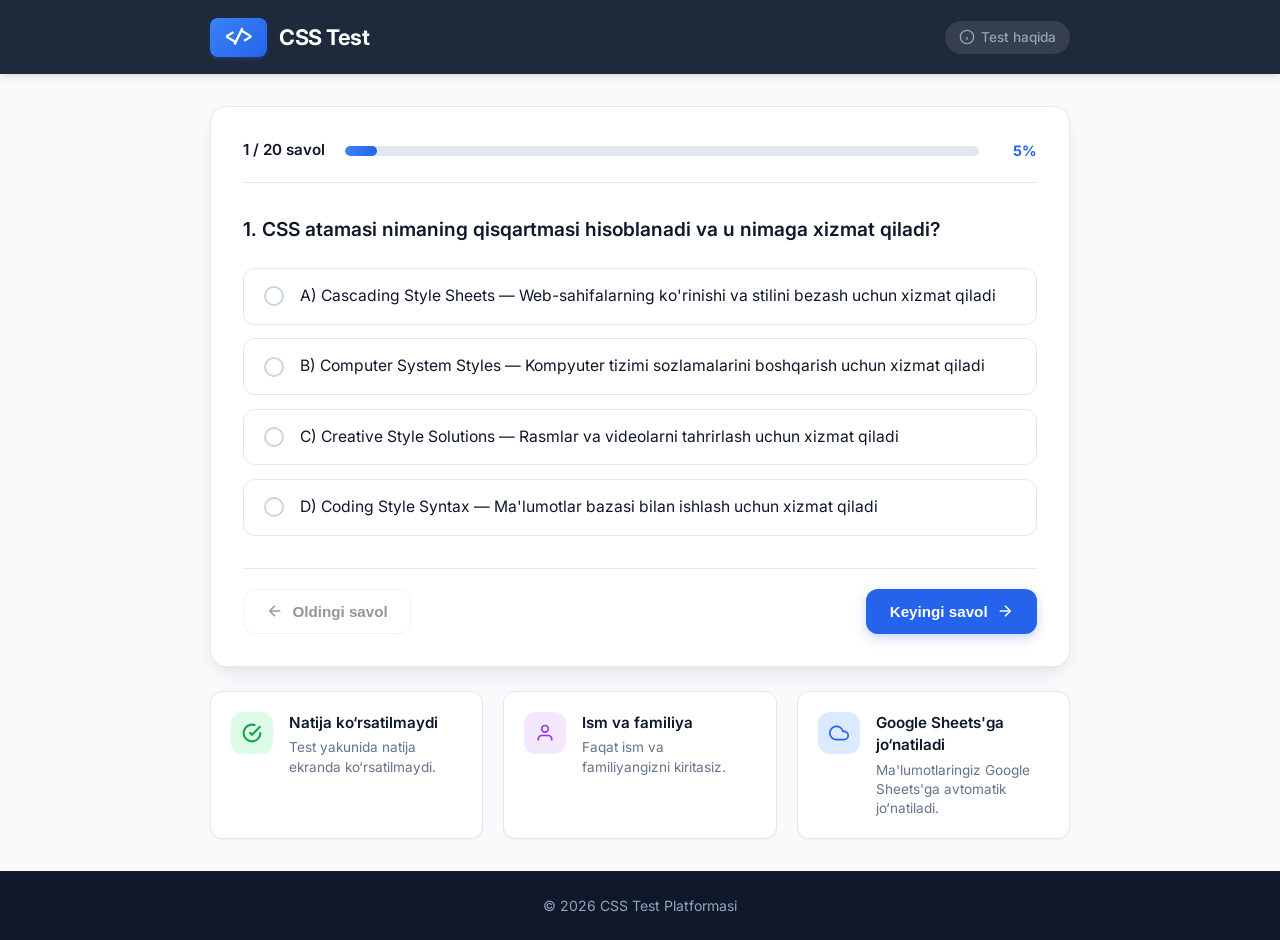
==== css-test/index.html @ 406853a8 "first commit" ====
<!DOCTYPE html>
<html lang="uz">
<head>
    <meta charset="UTF-8">
    <meta name="viewport" content="width=device-width, initial-scale=1.0">
    <title>CSS Test Platformasi</title>
    <!-- Google Fonts: Inter & Fira Code -->
    <link rel="preconnect" href="https://fonts.googleapis.com">
    <link rel="preconnect" href="https://fonts.gstatic.com" crossorigin>
    <link href="https://fonts.googleapis.com/css2?family=Inter:wght@400;500;600;700&family=Fira+Code:wght@400;500&display=swap" rel="stylesheet">
    <link rel="stylesheet" href="style.css">
</head>
<body>

    <!-- Header Section -->
    <header class="navbar">
        <div class="container navbar-container">
            <div class="brand">
                <span class="logo-icon">&lt;/&gt;</span>
                <span class="brand-title">CSS Test</span>
            </div>
            <div class="header-info">
                <span class="info-badge">
                    <svg width="16" height="16" viewBox="0 0 24 24" fill="none" stroke="currentColor" stroke-width="2">
                        <circle cx="12" cy="12" r="10"></circle>
                        <line x1="12" y1="16" x2="12" y2="12"></line>
                        <line x1="12" y1="8" x2="12.01" y2="8"></line>
                    </svg>
                    Test haqida
                </span>
            </div>
        </div>
    </header>

    <!-- Main Container -->
    <main class="main-content">
        <div class="container">
            
            <!-- Test Card Container -->
            <div class="card test-card" id="test-card">
                
                <!-- Progress Header -->
                <div class="progress-header">
                    <span class="question-counter" id="question-counter">1 / 20 savol</span>
                    <div class="progress-track">
                        <div class="progress-fill" id="progress-fill" style="width: 5%;"></div>
                    </div>
                    <span class="progress-percentage" id="progress-percentage">5%</span>
                </div>

                <!-- Question Section -->
                <div class="question-section">
                    <h2 class="question-title" id="question-title">Savol yuklanmoqda...</h2>
                    
                    <!-- Code Block (Conditionally Rendered) -->
                    <div class="code-block-container hidden" id="code-container">
                        <div class="code-header">
                            <span class="code-dot red"></span>
                            <span class="code-dot yellow"></span>
                            <span class="code-dot green"></span>
                            <span class="code-lang">css</span>
                        </div>
                        <pre class="code-content"><code id="code-block"></code></pre>
                    </div>

                    <!-- Options List -->
                    <div class="options-container" id="options-container">
                        <!-- Dynamic Options will be injected here -->
                    </div>
                </div>

                <!-- Navigation Controls -->
                <div class="navigation-footer">
                    <button type="button" class="btn btn-secondary" id="btn-prev" disabled>
                        <svg width="18" height="18" viewBox="0 0 24 24" fill="none" stroke="currentColor" stroke-width="2">
                            <line x1="19" y1="12" x2="5" y2="12"></line>
                            <polyline points="12 19 5 12 12 5"></polyline>
                        </svg>
                        Oldingi savol
                    </button>
                    <button type="button" class="btn btn-primary" id="btn-next">
                        Keyingi savol
                        <svg width="18" height="18" viewBox="0 0 24 24" fill="none" stroke="currentColor" stroke-width="2">
                            <line x1="5" y1="12" x2="19" y2="12"></line>
                            <polyline points="12 5 19 12 12 19"></polyline>
                        </svg>
                    </button>
                </div>
            </div>

            <!-- Informational Cards Grid (Matching reference design) -->
            <div class="info-grid" id="info-grid">
                <div class="info-card">
                    <div class="info-icon green-bg">
                        <svg width="20" height="20" viewBox="0 0 24 24" fill="none" stroke="currentColor" stroke-width="2.5">
                            <path d="M22 11.08V12a10 10 0 1 1-5.93-9.14"></path>
                            <polyline points="22 4 12 14.01 9 11.01"></polyline>
                        </svg>
                    </div>
                    <div class="info-text">
                        <h4>Natija ko‘rsatilmaydi</h4>
                        <p>Test yakunida natija ekranda ko‘rsatilmaydi.</p>
                    </div>
                </div>

                <div class="info-card">
                    <div class="info-icon purple-bg">
                        <svg width="20" height="20" viewBox="0 0 24 24" fill="none" stroke="currentColor" stroke-width="2">
                            <path d="M20 21v-2a4 4 0 0 0-4-4H8a4 4 0 0 0-4 4v2"></path>
                            <circle cx="12" cy="7" r="4"></circle>
                        </svg>
                    </div>
                    <div class="info-text">
                        <h4>Ism va familiya</h4>
                        <p>Faqat ism va familiyangizni kiritasiz.</p>
                    </div>
                </div>

                <div class="info-card">
                    <div class="info-icon blue-bg">
                        <svg width="20" height="20" viewBox="0 0 24 24" fill="none" stroke="currentColor" stroke-width="2">
                            <path d="M18 10h-1.26A8 8 0 1 0 9 20h9a5 5 0 0 0 0-10z"></path>
                        </svg>
                    </div>
                    <div class="info-text">
                        <h4>Google Sheets'ga jo‘natiladi</h4>
                        <p>Ma'lumotlaringiz Google Sheets'ga avtomatik jo‘natiladi.</p>
                    </div>
                </div>
            </div>

            <!-- Submission Modal / Form Screen -->
            <div class="modal-backdrop hidden" id="submit-modal">
                <div class="modal-card">
                    <div class="modal-header">
                        <div class="modal-icon-badge">
                            <svg width="28" height="28" viewBox="0 0 24 24" fill="none" stroke="currentColor" stroke-width="2">
                                <path d="M14 2H6a2 2 0 0 0-2 2v16a2 2 0 0 0 2 2h12a2 2 0 0 0 2-2V8z"></path>
                                <polyline points="14 2 14 8 20 8"></polyline>
                                <line x1="16" y1="13" x2="8" y2="13"></line>
                                <line x1="16" y1="17" x2="8" y2="17"></line>
                                <polyline points="10 9 9 9 8 9"></polyline>
                            </svg>
                        </div>
                        <h3>Testni yakunlash</h3>
                        <p>Natijalaringizni yuborish uchun ism va familiyangizni kiritishingiz shart.</p>
                    </div>
                    <form id="student-form" class="student-form">
                        <div class="form-group">
                            <label for="firstname">Ismingiz <span class="required">*</span></label>
                            <input type="text" id="firstname" class="form-control" placeholder="Masalan: Ali" required autocomplete="given-name">
                        </div>
                        <div class="form-group">
                            <label for="lastname">Familiyangiz <span class="required">*</span></label>
                            <input type="text" id="lastname" class="form-control" placeholder="Masalan: Karimov" required autocomplete="family-name">
                        </div>

                        <!-- Configurable API Endpoint for Admin -->
                        <div class="form-group config-group" id="config-group">
                            <label for="script-url" class="config-label">
                                <span>Google Apps Script URL:</span>
                                <span class="badge-sm">Integratsiya</span>
                            </label>
                            <input type="url" id="script-url" class="form-control font-mono text-xs" placeholder="https://script.google.com/macros/s/.../exec">
                            <p class="field-hint">Agar Apps Script URL o'rnatilgan bo'lsa, o'zgartirish shart emas.</p>
                        </div>

                        <div class="form-actions">
                            <button type="button" class="btn btn-secondary" id="btn-back-to-test">
                                Orqaga
                            </button>
                            <button type="submit" class="btn btn-primary btn-submit" id="btn-submit">
                                <span class="btn-text">YUBORISH</span>
                                <span class="spinner hidden" id="submit-spinner"></span>
                            </button>
                        </div>
                    </form>
                </div>
            </div>

            <!-- Success State Screen -->
            <div class="card success-card hidden" id="success-card">
                <div class="success-icon-wrapper">
                    <svg width="48" height="48" viewBox="0 0 24 24" fill="none" stroke="currentColor" stroke-width="3">
                        <path d="M22 11.08V12a10 10 0 1 1-5.93-9.14"></path>
                        <polyline points="22 4 12 14.01 9 11.01"></polyline>
                    </svg>
                </div>
                <h2>✓ Test muvaffaqiyatli yakunlandi!</h2>
                <p class="success-message">Javoblaringiz qabul qilindi.</p>
                <p class="thank-you-note">Rahmat!</p>
                
                <div class="success-footer">
                    <span class="status-pill">
                        <span class="status-dot"></span> Natija administrator uchun Google Sheets'ga yuborildi
                    </span>
                </div>
            </div>

        </div>
    </main>

    <!-- Footer -->
    <footer class="footer">
        <div class="container footer-container">
            <p>© 2026 CSS Test Platformasi</p>
        </div>
    </footer>

    <script src="script.js"></script>
</body>
</html>
---- css-test/style.css ----
/* CSS Test Platform Stylesheet */
:root {
    --primary-blue: #2563eb;
    --primary-blue-hover: #1d4ed8;
    --primary-blue-light: #eff6ff;
    --primary-blue-border: #bfdbfe;
    --dark-navy: #0f172a;
    --header-navy: #1e293b;
    --text-primary: #0f172a;
    --text-secondary: #64748b;
    --text-muted: #94a3b8;
    --bg-main: #f8fafc;
    --bg-card: #ffffff;
    --bg-code: #0f172a;
    --border-color: #e2e8f0;
    --border-hover: #cbd5e1;
    --radius-sm: 8px;
    --radius-md: 12px;
    --radius-lg: 16px;
    --radius-full: 9999px;
    --shadow-sm: 0 1px 2px 0 rgba(0, 0, 0, 0.05);
    --shadow-md: 0 4px 6px -1px rgba(0, 0, 0, 0.05), 0 2px 4px -1px rgba(0, 0, 0, 0.03);
    --shadow-lg: 0 10px 25px -5px rgba(15, 23, 42, 0.08), 0 8px 10px -6px rgba(15, 23, 42, 0.04);
    --font-sans: 'Inter', -apple-system, BlinkMacSystemFont, 'Segoe UI', Roboto, sans-serif;
    --font-mono: 'Fira Code', monospace;
}

/* Reset & Base Styles */
* {
    margin: 0;
    padding: 0;
    box-sizing: border-box;
}

body {
    font-family: var(--font-sans);
    background-color: var(--bg-main);
    color: var(--text-primary);
    line-height: 1.5;
    display: flex;
    flex-direction: column;
    min-height: 100vh;
    -webkit-font-smoothing: antialiased;
}

/* Typography Helpers */
.hidden {
    display: none !important;
}

.text-center {
    text-align: center;
}

.font-mono {
    font-family: var(--font-mono);
}

.text-xs {
    font-size: 0.75rem;
}

/* Container */
.container {
    width: 100%;
    max-width: 900px;
    margin: 0 auto;
    padding: 0 1.25rem;
}

/* Header Navbar */
.navbar {
    background-color: var(--header-navy);
    color: #ffffff;
    padding: 1.1rem 0;
    box-shadow: 0 2px 8px rgba(0, 0, 0, 0.15);
    position: sticky;
    top: 0;
    z-index: 100;
}

.navbar-container {
    display: flex;
    justify-content: space-between;
    align-items: center;
}

.brand {
    display: flex;
    align-items: center;
    gap: 0.75rem;
}

.logo-icon {
    background: linear-gradient(135deg, #3b82f6, #2563eb);
    color: #ffffff;
    font-family: var(--font-mono);
    font-weight: 700;
    font-size: 1.1rem;
    padding: 0.4rem 0.75rem;
    border-radius: var(--radius-sm);
    box-shadow: 0 2px 4px rgba(37, 99, 235, 0.3);
}

.brand-title {
    font-size: 1.35rem;
    font-weight: 700;
    letter-spacing: -0.02em;
    color: #ffffff;
}

.info-badge {
    display: inline-flex;
    align-items: center;
    gap: 0.4rem;
    background-color: rgba(255, 255, 255, 0.1);
    color: #94a3b8;
    padding: 0.4rem 0.85rem;
    border-radius: var(--radius-full);
    font-size: 0.85rem;
    font-weight: 500;
    transition: all 0.2s ease;
}

.info-badge:hover {
    background-color: rgba(255, 255, 255, 0.18);
    color: #ffffff;
}

/* Main Content Area */
.main-content {
    flex: 1;
    padding: 2rem 0;
}

/* Cards Base */
.card {
    background-color: var(--bg-card);
    border-radius: var(--radius-lg);
    border: 1px solid var(--border-color);
    box-shadow: var(--shadow-lg);
    padding: 2rem;
    margin-bottom: 1.5rem;
    transition: transform 0.2s ease, box-shadow 0.2s ease;
}

/* Test Card & Progress */
.progress-header {
    display: flex;
    align-items: center;
    gap: 1.25rem;
    margin-bottom: 2rem;
    padding-bottom: 1.25rem;
    border-bottom: 1px solid var(--border-color);
}

.question-counter {
    font-weight: 600;
    font-size: 0.95rem;
    color: var(--text-primary);
    white-space: nowrap;
}

.progress-track {
    flex: 1;
    height: 10px;
    background-color: #e2e8f0;
    border-radius: var(--radius-full);
    overflow: hidden;
}

.progress-fill {
    height: 100%;
    background: linear-gradient(90deg, #3b82f6, var(--primary-blue));
    border-radius: var(--radius-full);
    transition: width 0.4s cubic-bezier(0.4, 0, 0.2, 1);
}

.progress-percentage {
    font-weight: 700;
    font-size: 0.9rem;
    color: var(--primary-blue);
    min-width: 38px;
    text-align: right;
}

/* Question Section */
.question-title {
    font-size: 1.2rem;
    font-weight: 600;
    color: var(--dark-navy);
    line-height: 1.5;
    margin-bottom: 1.5rem;
}

/* Dark Syntax Code Block Container */
.code-block-container {
    background-color: var(--bg-code);
    border-radius: var(--radius-md);
    overflow: hidden;
    margin-bottom: 1.75rem;
    box-shadow: var(--shadow-md);
    border: 1px solid #1e293b;
}

.code-header {
    background-color: #1e293b;
    padding: 0.5rem 1rem;
    display: flex;
    align-items: center;
    gap: 6px;
}

.code-dot {
    width: 10px;
    height: 10px;
    border-radius: 50%;
}
.code-dot.red { background-color: #ef4444; }
.code-dot.yellow { background-color: #f59e0b; }
.code-dot.green { background-color: #10b981; }

.code-lang {
    margin-left: auto;
    font-family: var(--font-mono);
    font-size: 0.75rem;
    color: #64748b;
    text-transform: uppercase;
    font-weight: 600;
}

.code-content {
    padding: 1.25rem 1.5rem;
    font-family: var(--font-mono);
    font-size: 0.92rem;
    color: #f1f5f9;
    line-height: 1.6;
    overflow-x: auto;
    white-space: pre-wrap;
    word-break: break-word;
}

/* Code Syntax Coloring */
.code-selector { color: #f43f5e; font-weight: 600; }
.code-property { color: #38bdf8; }
.code-value { color: #a3e635; }
.code-punctuation { color: #94a3b8; }
.code-comment { color: #64748b; font-style: italic; }

/* Options Container */
.options-container {
    display: flex;
    flex-direction: column;
    gap: 0.85rem;
    margin-bottom: 2rem;
}

.option-card {
    display: flex;
    align-items: center;
    padding: 1rem 1.25rem;
    background-color: #ffffff;
    border: 1.5px solid var(--border-color);
    border-radius: var(--radius-md);
    cursor: pointer;
    transition: all 0.2s cubic-bezier(0.4, 0, 0.2, 1);
    user-select: none;
}

.option-card:hover {
    border-color: var(--primary-blue-border);
    background-color: #f8fafc;
    transform: translateY(-1px);
}

.option-card.selected {
    border-color: var(--primary-blue);
    background-color: var(--primary-blue-light);
    box-shadow: 0 0 0 3px rgba(37, 99, 235, 0.12);
}

.radio-indicator {
    width: 20px;
    height: 20px;
    border-radius: 50%;
    border: 2px solid #cbd5e1;
    margin-right: 1rem;
    display: flex;
    align-items: center;
    justify-content: center;
    transition: all 0.2s ease;
    flex-shrink: 0;
}

.option-card:hover .radio-indicator {
    border-color: var(--primary-blue);
}

.option-card.selected .radio-indicator {
    border-color: var(--primary-blue);
    background-color: var(--primary-blue);
}

.radio-inner-dot {
    width: 8px;
    height: 8px;
    border-radius: 50%;
    background-color: #ffffff;
    opacity: 0;
    transform: scale(0.5);
    transition: all 0.2s ease;
}

.option-card.selected .radio-inner-dot {
    opacity: 1;
    transform: scale(1);
}

.option-text {
    font-size: 0.98rem;
    color: var(--text-primary);
    font-weight: 400;
    line-height: 1.45;
}

.option-card.selected .option-text {
    color: var(--dark-navy);
    font-weight: 500;
}

.option-letter {
    font-weight: 600;
    margin-right: 0.35rem;
}

/* Navigation Footer */
.navigation-footer {
    display: flex;
    justify-content: space-between;
    align-items: center;
    gap: 1rem;
    padding-top: 1.25rem;
    border-top: 1px solid var(--border-color);
}

/* Buttons */
.btn {
    display: inline-flex;
    align-items: center;
    justify-content: center;
    gap: 0.5rem;
    padding: 0.75rem 1.4rem;
    font-size: 0.95rem;
    font-weight: 600;
    border-radius: var(--radius-md);
    border: 1.5px solid transparent;
    cursor: pointer;
    transition: all 0.2s ease;
    text-decoration: none;
    line-height: 1.25;
}

.btn-secondary {
    background-color: #ffffff;
    border-color: var(--border-color);
    color: var(--text-primary);
}

.btn-secondary:hover:not(:disabled) {
    background-color: #f1f5f9;
    border-color: var(--border-hover);
    color: var(--dark-navy);
}

.btn-secondary:disabled {
    opacity: 0.45;
    cursor: not-allowed;
}

.btn-primary {
    background-color: var(--primary-blue);
    color: #ffffff;
    box-shadow: 0 4px 12px rgba(37, 99, 235, 0.25);
}

.btn-primary:hover:not(:disabled) {
    background-color: var(--primary-blue-hover);
    box-shadow: 0 6px 16px rgba(37, 99, 235, 0.35);
    transform: translateY(-1px);
}

.btn-finish {
    background-color: #dc2626;
    color: #ffffff;
    box-shadow: 0 4px 12px rgba(220, 38, 38, 0.25);
}

.btn-finish:hover {
    background-color: #b91c1c;
    box-shadow: 0 6px 16px rgba(220, 38, 38, 0.35);
    transform: translateY(-1px);
}

/* Informational Cards Grid */
.info-grid {
    display: grid;
    grid-template-columns: repeat(auto-fit, minmax(240px, 1fr));
    gap: 1.25rem;
    margin-top: 1rem;
}

.info-card {
    background-color: #ffffff;
    border-radius: var(--radius-md);
    border: 1px solid var(--border-color);
    padding: 1.25rem;
    display: flex;
    align-items: flex-start;
    gap: 1rem;
    box-shadow: var(--shadow-sm);
}

.info-icon {
    width: 42px;
    height: 42px;
    border-radius: var(--radius-md);
    display: flex;
    align-items: center;
    justify-content: center;
    flex-shrink: 0;
}

.green-bg {
    background-color: #dcfce7;
    color: #16a34a;
}

.purple-bg {
    background-color: #f3e8ff;
    color: #9333ea;
}

.blue-bg {
    background-color: #dbeafe;
    color: var(--primary-blue);
}

.info-text h4 {
    font-size: 0.95rem;
    font-weight: 600;
    color: var(--dark-navy);
    margin-bottom: 0.25rem;
}

.info-text p {
    font-size: 0.85rem;
    color: var(--text-secondary);
    line-height: 1.4;
}

/* Submission Modal */
.modal-backdrop {
    position: fixed;
    top: 0;
    left: 0;
    width: 100vw;
    height: 100vh;
    background-color: rgba(15, 23, 42, 0.65);
    backdrop-filter: blur(4px);
    display: flex;
    align-items: center;
    justify-content: center;
    z-index: 1000;
    padding: 1.25rem;
    animation: fadeIn 0.25s ease-out;
}

.modal-card {
    background-color: #ffffff;
    border-radius: var(--radius-lg);
    width: 100%;
    max-width: 480px;
    padding: 2.25rem;
    box-shadow: 0 20px 25px -5px rgba(0, 0, 0, 0.1), 0 10px 10px -5px rgba(0, 0, 0, 0.04);
    animation: slideUp 0.3s cubic-bezier(0.16, 1, 0.3, 1);
}

.modal-header {
    text-align: center;
    margin-bottom: 1.75rem;
}

.modal-icon-badge {
    width: 56px;
    height: 56px;
    background-color: var(--primary-blue-light);
    color: var(--primary-blue);
    border-radius: 50%;
    display: flex;
    align-items: center;
    justify-content: center;
    margin: 0 auto 1rem auto;
}

.modal-header h3 {
    font-size: 1.4rem;
    font-weight: 700;
    color: var(--dark-navy);
    margin-bottom: 0.5rem;
}

.modal-header p {
    font-size: 0.9rem;
    color: var(--text-secondary);
}

/* Form Styles */
.student-form {
    display: flex;
    flex-direction: column;
    gap: 1.25rem;
}

.form-group {
    display: flex;
    flex-direction: column;
    gap: 0.4rem;
}

.form-group label {
    font-size: 0.9rem;
    font-weight: 600;
    color: var(--text-primary);
}

.form-group .required {
    color: #ef4444;
}

.form-control {
    padding: 0.75rem 1rem;
    font-size: 0.95rem;
    border: 1.5px solid var(--border-color);
    border-radius: var(--radius-md);
    outline: none;
    transition: all 0.2s ease;
    width: 100%;
    font-family: inherit;
}

.form-control:focus {
    border-color: var(--primary-blue);
    box-shadow: 0 0 0 3px rgba(37, 99, 235, 0.15);
}

.config-group {
    background-color: #f8fafc;
    border: 1px dashed var(--border-color);
    padding: 0.85rem;
    border-radius: var(--radius-md);
    margin-top: 0.25rem;
}

.config-label {
    display: flex;
    justify-content: space-between;
    align-items: center;
}

.badge-sm {
    font-size: 0.7rem;
    background-color: #e2e8f0;
    color: #475569;
    padding: 0.15rem 0.45rem;
    border-radius: 4px;
    font-weight: 500;
}

.field-hint {
    font-size: 0.75rem;
    color: var(--text-muted);
    margin-top: 0.25rem;
}

.form-actions {
    display: flex;
    justify-content: flex-end;
    gap: 0.75rem;
    margin-top: 0.75rem;
}

.btn-submit {
    flex: 1;
}

/* Loading Spinner */
.spinner {
    width: 18px;
    height: 18px;
    border: 2px solid rgba(255, 255, 255, 0.3);
    border-radius: 50%;
    border-top-color: #ffffff;
    animation: spin 0.8s linear infinite;
}

@keyframes spin {
    to { transform: rotate(360deg); }
}

/* Success Card View */
.success-card {
    text-align: center;
    padding: 3.5rem 2rem;
    animation: fadeIn 0.4s ease-out;
}

.success-icon-wrapper {
    width: 80px;
    height: 80px;
    background-color: #dcfce7;
    color: #16a34a;
    border-radius: 50%;
    display: flex;
    align-items: center;
    justify-content: center;
    margin: 0 auto 1.5rem auto;
    box-shadow: 0 10px 20px -5px rgba(22, 163, 74, 0.2);
}

.success-card h2 {
    font-size: 1.6rem;
    font-weight: 700;
    color: var(--dark-navy);
    margin-bottom: 0.75rem;
}

.success-message {
    font-size: 1.1rem;
    color: var(--text-secondary);
    margin-bottom: 0.25rem;
}

.thank-you-note {
    font-size: 1.2rem;
    font-weight: 600;
    color: var(--primary-blue);
    margin-bottom: 2rem;
}

.success-footer {
    display: inline-block;
    padding-top: 1.5rem;
    border-top: 1px solid var(--border-color);
}

.status-pill {
    display: inline-flex;
    align-items: center;
    gap: 0.5rem;
    background-color: #f1f5f9;
    color: #475569;
    padding: 0.5rem 1rem;
    border-radius: var(--radius-full);
    font-size: 0.85rem;
    font-weight: 500;
}

.status-dot {
    width: 8px;
    height: 8px;
    background-color: #10b981;
    border-radius: 50%;
}

/* Footer */
.footer {
    background-color: var(--dark-navy);
    color: #94a3b8;
    padding: 1.5rem 0;
    text-align: center;
    font-size: 0.88rem;
    margin-top: auto;
}

/* Animations */
@keyframes fadeIn {
    from { opacity: 0; }
    to { opacity: 1; }
}

@keyframes slideUp {
    from { opacity: 0; transform: translateY(20px); }
    to { opacity: 1; transform: translateY(0); }
}

/* Mobile & Tablet Responsiveness */
@media (max-width: 640px) {
    .navbar {
        padding: 0.85rem 0;
    }
    
    .brand-title {
        font-size: 1.15rem;
    }

    .main-content {
        padding: 1.25rem 0;
    }

    .card {
        padding: 1.25rem;
        border-radius: var(--radius-md);
    }

    .progress-header {
        gap: 0.75rem;
        margin-bottom: 1.25rem;
        padding-bottom: 1rem;
    }

    .question-title {
        font-size: 1.05rem;
        margin-bottom: 1.25rem;
    }

    .code-content {
        font-size: 0.82rem;
        padding: 1rem;
    }

    .option-card {
        padding: 0.85rem 1rem;
    }

    .option-text {
        font-size: 0.9rem;
    }

    .navigation-footer {
        flex-direction: row;
        gap: 0.5rem;
    }

    .btn {
        padding: 0.65rem 0.9rem;
        font-size: 0.88rem;
        flex: 1;
    }

    .info-grid {
        grid-template-columns: 1fr;
    }

    .modal-card {
        padding: 1.5rem;
    }
}
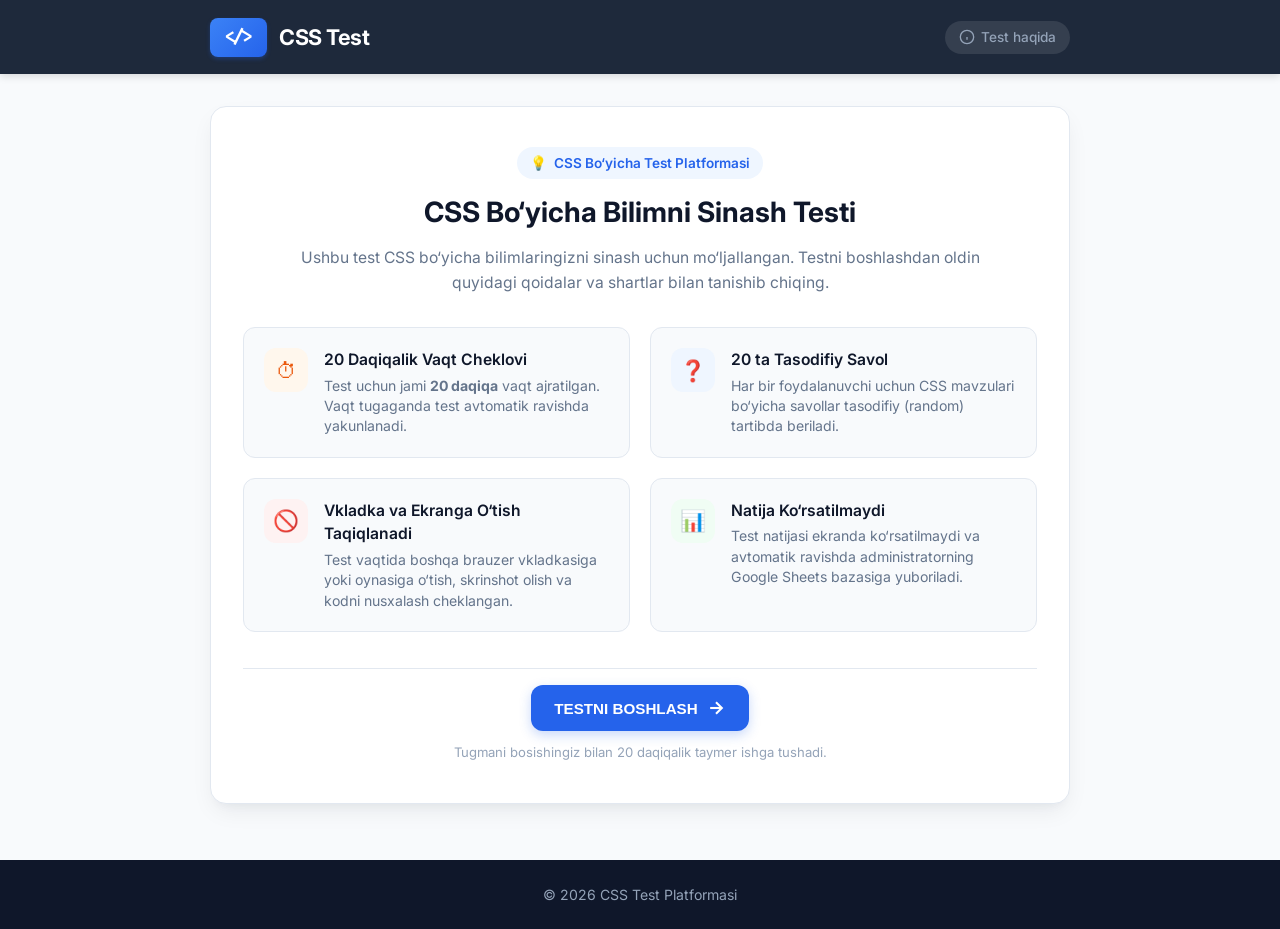
==== commit 38a6edca: "Add Welcome Screen, 20-min countdown timer, and anti-cheat tab-switch protection" ====
--- a/css-test/index.html
+++ b/css-test/index.html
@@ -10,7 +10,7 @@
     <link href="https://fonts.googleapis.com/css2?family=Inter:wght@400;500;600;700&family=Fira+Code:wght@400;500&display=swap" rel="stylesheet">
     <link rel="stylesheet" href="style.css">
 </head>
-<body>
+<body class="no-select">
 
     <!-- Header Section -->
     <header class="navbar">
@@ -36,8 +36,64 @@
     <main class="main-content">
         <div class="container">
             
-            <!-- Test Card Container -->
-            <div class="card test-card" id="test-card">
+            <!-- Welcome / Start Screen Card -->
+            <div class="card welcome-card" id="welcome-card">
+                <div class="welcome-header">
+                    <div class="welcome-badge">
+                        <span class="badge-icon">💡</span> CSS Bo‘yicha Test Platformasi
+                    </div>
+                    <h1>CSS Bo‘yicha Bilimni Sinash Testi</h1>
+                    <p class="welcome-subtitle">Ushbu test CSS bo‘yicha bilimlaringizni sinash uchun mo‘ljallangan. Testni boshlashdan oldin quyidagi qoidalar va shartlar bilan tanishib chiqing.</p>
+                </div>
+
+                <div class="rules-grid">
+                    <div class="rule-box">
+                        <div class="rule-icon orange-icon">⏱</div>
+                        <div class="rule-details">
+                            <h4>20 Daqiqalik Vaqt Cheklovi</h4>
+                            <p>Test uchun jami <strong>20 daqiqa</strong> vaqt ajratilgan. Vaqt tugaganda test avtomatik ravishda yakunlanadi.</p>
+                        </div>
+                    </div>
+
+                    <div class="rule-box">
+                        <div class="rule-icon blue-icon">❓</div>
+                        <div class="rule-details">
+                            <h4>20 ta Tasodifiy Savol</h4>
+                            <p>Har bir foydalanuvchi uchun CSS mavzulari bo‘yicha savollar tasodifiy (random) tartibda beriladi.</p>
+                        </div>
+                    </div>
+
+                    <div class="rule-box">
+                        <div class="rule-icon red-icon">🚫</div>
+                        <div class="rule-details">
+                            <h4>Vkladka va Ekranga O‘tish Taqiqlanadi</h4>
+                            <p>Test vaqtida boshqa brauzer vkladkasiga yoki oynasiga o‘tish, skrinshot olish va kodni nusxalash cheklangan.</p>
+                        </div>
+                    </div>
+
+                    <div class="rule-box">
+                        <div class="rule-icon green-icon">📊</div>
+                        <div class="rule-details">
+                            <h4>Natija Ko‘rsatilmaydi</h4>
+                            <p>Test natijasi ekranda ko‘rsatilmaydi va avtomatik ravishda administratorning Google Sheets bazasiga yuboriladi.</p>
+                        </div>
+                    </div>
+                </div>
+
+                <div class="start-action">
+                    <button type="button" class="btn btn-primary btn-lg" id="btn-start-test">
+                        <span>TESTNI BOSHLASH</span>
+                        <svg width="20" height="20" viewBox="0 0 24 24" fill="none" stroke="currentColor" stroke-width="2.5">
+                            <line x1="5" y1="12" x2="19" y2="12"></line>
+                            <polyline points="12 5 19 12 12 19"></polyline>
+                        </svg>
+                    </button>
+                    <p class="start-disclaimer">Tugmani bosishingiz bilan 20 daqiqalik taymer ishga tushadi.</p>
+                </div>
+            </div>
+
+            <!-- Test Card Container (Hidden initially) -->
+            <div class="card test-card hidden" id="test-card">
                 
                 <!-- Progress Header -->
                 <div class="progress-header">
@@ -46,6 +102,15 @@
                         <div class="progress-fill" id="progress-fill" style="width: 5%;"></div>
                     </div>
                     <span class="progress-percentage" id="progress-percentage">5%</span>
+                    
+                    <!-- Timer Badge -->
+                    <div class="timer-badge" id="timer-badge">
+                        <svg width="16" height="16" viewBox="0 0 24 24" fill="none" stroke="currentColor" stroke-width="2">
+                            <circle cx="12" cy="12" r="10"></circle>
+                            <polyline points="12 6 12 12 16 14"></polyline>
+                        </svg>
+                        <span id="timer-text">20:00</span>
+                    </div>
                 </div>
 
                 <!-- Question Section -->
@@ -89,7 +154,7 @@
             </div>
 
             <!-- Informational Cards Grid (Matching reference design) -->
-            <div class="info-grid" id="info-grid">
+            <div class="info-grid hidden" id="info-grid">
                 <div class="info-card">
                     <div class="info-icon green-bg">
                         <svg width="20" height="20" viewBox="0 0 24 24" fill="none" stroke="currentColor" stroke-width="2.5">
@@ -126,6 +191,28 @@
                         <h4>Google Sheets'ga jo‘natiladi</h4>
                         <p>Ma'lumotlaringiz Google Sheets'ga avtomatik jo‘natiladi.</p>
                     </div>
+                </div>
+            </div>
+
+            <!-- Anti-Cheat Warning Modal -->
+            <div class="modal-backdrop hidden" id="cheat-warning-modal">
+                <div class="modal-card warning-modal-card">
+                    <div class="warning-icon-wrapper">
+                        <svg width="40" height="40" viewBox="0 0 24 24" fill="none" stroke="currentColor" stroke-width="2.5">
+                            <path d="M10.29 3.86L1.82 18a2 2 0 0 0 1.71 3h16.94a2 2 0 0 0 1.71-3L13.71 3.86a2 2 0 0 0-3.42 0z"></path>
+                            <line x1="12" y1="9" x2="12" y2="13"></line>
+                            <line x1="12" y1="17" x2="12.01" y2="17"></line>
+                        </svg>
+                    </div>
+                    <h3>OGOHLANTIRISH!</h3>
+                    <p class="warning-text">Test vaqtida boshqa vkladkaga yoki oynaga o‘tish taqiqlanadi!</p>
+                    <div class="warning-count-pill" id="warning-count-text">
+                        Ogohlantirish: 1 / 3
+                    </div>
+                    <p class="warning-note">Agar 3 marta vkladka almashtirilsa, test avtomatik ravishda yakunlanadi.</p>
+                    <button type="button" class="btn btn-primary" id="btn-continue-test">
+                        Testni davom ettirish
+                    </button>
                 </div>
             </div>
 
@@ -143,7 +230,7 @@
                             </svg>
                         </div>
                         <h3>Testni yakunlash</h3>
-                        <p>Natijalaringizni yuborish uchun ism va familiyangizni kiritishingiz shart.</p>
+                        <p id="submit-modal-desc">Natijalaringizni yuborish uchun ism va familiyangizni kiritishingiz shart.</p>
                     </div>
                     <form id="student-form" class="student-form">
                         <div class="form-group">
@@ -153,16 +240,6 @@
                         <div class="form-group">
                             <label for="lastname">Familiyangiz <span class="required">*</span></label>
                             <input type="text" id="lastname" class="form-control" placeholder="Masalan: Karimov" required autocomplete="family-name">
-                        </div>
-
-                        <!-- Configurable API Endpoint for Admin -->
-                        <div class="form-group config-group" id="config-group">
-                            <label for="script-url" class="config-label">
-                                <span>Google Apps Script URL:</span>
-                                <span class="badge-sm">Integratsiya</span>
-                            </label>
-                            <input type="url" id="script-url" class="form-control font-mono text-xs" placeholder="https://script.google.com/macros/s/.../exec">
-                            <p class="field-hint">Agar Apps Script URL o'rnatilgan bo'lsa, o'zgartirish shart emas.</p>
                         </div>
 
                         <div class="form-actions">
--- a/css-test/style.css
+++ b/css-test/style.css
@@ -43,6 +43,14 @@
     -webkit-font-smoothing: antialiased;
 }
 
+/* Disable text selection and copy */
+.no-select {
+    user-select: none;
+    -webkit-user-select: none;
+    -moz-user-select: none;
+    -ms-user-select: none;
+}
+
 /* Typography Helpers */
 .hidden {
     display: none !important;
@@ -144,14 +152,117 @@
     transition: transform 0.2s ease, box-shadow 0.2s ease;
 }
 
+/* Welcome Screen Card */
+.welcome-card {
+    text-align: center;
+    padding: 2.5rem 2rem;
+}
+
+.welcome-header h1 {
+    font-size: 1.75rem;
+    font-weight: 700;
+    color: var(--dark-navy);
+    margin: 0.75rem 0;
+}
+
+.welcome-badge {
+    display: inline-flex;
+    align-items: center;
+    gap: 0.4rem;
+    background-color: var(--primary-blue-light);
+    color: var(--primary-blue);
+    padding: 0.35rem 0.85rem;
+    border-radius: var(--radius-full);
+    font-size: 0.85rem;
+    font-weight: 600;
+}
+
+.welcome-subtitle {
+    color: var(--text-secondary);
+    font-size: 0.98rem;
+    max-width: 680px;
+    margin: 0 auto 2rem auto;
+    line-height: 1.6;
+}
+
+/* Rules Grid */
+.rules-grid {
+    display: grid;
+    grid-template-columns: repeat(auto-fit, minmax(280px, 1fr));
+    gap: 1.25rem;
+    margin-bottom: 2.25rem;
+    text-align: left;
+}
+
+.rule-box {
+    background-color: #f8fafc;
+    border: 1.5px solid var(--border-color);
+    border-radius: var(--radius-md);
+    padding: 1.25rem;
+    display: flex;
+    align-items: flex-start;
+    gap: 1rem;
+}
+
+.rule-icon {
+    width: 44px;
+    height: 44px;
+    border-radius: var(--radius-md);
+    display: flex;
+    align-items: center;
+    justify-content: center;
+    font-size: 1.3rem;
+    flex-shrink: 0;
+}
+
+.orange-icon { background-color: #fff7ed; color: #ea580c; }
+.blue-icon { background-color: #eff6ff; color: #2563eb; }
+.red-icon { background-color: #fef2f2; color: #dc2626; }
+.green-icon { background-color: #f0fdf4; color: #16a34a; }
+
+.rule-details h4 {
+    font-size: 0.98rem;
+    font-weight: 600;
+    color: var(--dark-navy);
+    margin-bottom: 0.25rem;
+}
+
+.rule-details p {
+    font-size: 0.88rem;
+    color: var(--text-secondary);
+    line-height: 1.45;
+}
+
+/* Start Action Button */
+.start-action {
+    display: flex;
+    flex-direction: column;
+    align-items: center;
+    gap: 0.75rem;
+    padding-top: 1rem;
+    border-top: 1px solid var(--border-color);
+}
+
+.btn-lg {
+    padding: 0.9rem 2.25rem;
+    font-size: 1.1rem;
+    border-radius: var(--radius-md);
+}
+
+.start-disclaimer {
+    font-size: 0.82rem;
+    color: var(--text-muted);
+}
+
 /* Test Card & Progress */
 .progress-header {
     display: flex;
     align-items: center;
-    gap: 1.25rem;
+    gap: 1rem;
     margin-bottom: 2rem;
     padding-bottom: 1.25rem;
     border-bottom: 1px solid var(--border-color);
+    flex-wrap: wrap;
 }
 
 .question-counter {
@@ -163,6 +274,7 @@
 
 .progress-track {
     flex: 1;
+    min-width: 120px;
     height: 10px;
     background-color: #e2e8f0;
     border-radius: var(--radius-full);
@@ -182,6 +294,34 @@
     color: var(--primary-blue);
     min-width: 38px;
     text-align: right;
+}
+
+/* Timer Badge in Header */
+.timer-badge {
+    display: inline-flex;
+    align-items: center;
+    gap: 0.4rem;
+    background-color: #f1f5f9;
+    color: var(--dark-navy);
+    padding: 0.4rem 0.85rem;
+    border-radius: var(--radius-full);
+    font-size: 0.9rem;
+    font-weight: 700;
+    font-family: var(--font-mono);
+    border: 1.5px solid var(--border-color);
+    margin-left: auto;
+}
+
+.timer-badge.warning {
+    background-color: #fef2f2;
+    color: #dc2626;
+    border-color: #fca5a5;
+    animation: pulse 1s infinite alternate;
+}
+
+@keyframes pulse {
+    from { opacity: 1; }
+    to { opacity: 0.7; }
 }
 
 /* Question Section */
@@ -485,6 +625,57 @@
     animation: slideUp 0.3s cubic-bezier(0.16, 1, 0.3, 1);
 }
 
+/* Anti-Cheat Warning Modal */
+.warning-modal-card {
+    text-align: center;
+    border: 2px solid #ef4444;
+}
+
+.warning-icon-wrapper {
+    width: 72px;
+    height: 72px;
+    background-color: #fef2f2;
+    color: #dc2626;
+    border-radius: 50%;
+    display: flex;
+    align-items: center;
+    justify-content: center;
+    margin: 0 auto 1.25rem auto;
+    box-shadow: 0 8px 16px rgba(220, 38, 38, 0.15);
+}
+
+.warning-modal-card h3 {
+    font-size: 1.5rem;
+    font-weight: 700;
+    color: #dc2626;
+    margin-bottom: 0.5rem;
+}
+
+.warning-text {
+    font-size: 1rem;
+    color: var(--dark-navy);
+    font-weight: 500;
+    margin-bottom: 1rem;
+}
+
+.warning-count-pill {
+    display: inline-block;
+    background-color: #fef2f2;
+    color: #dc2626;
+    padding: 0.4rem 1rem;
+    border-radius: var(--radius-full);
+    font-weight: 700;
+    font-size: 0.9rem;
+    margin-bottom: 1rem;
+    border: 1px solid #fca5a5;
+}
+
+.warning-note {
+    font-size: 0.82rem;
+    color: var(--text-muted);
+    margin-bottom: 1.5rem;
+}
+
 .modal-header {
     text-align: center;
     margin-bottom: 1.75rem;
@@ -553,35 +744,6 @@
     box-shadow: 0 0 0 3px rgba(37, 99, 235, 0.15);
 }
 
-.config-group {
-    background-color: #f8fafc;
-    border: 1px dashed var(--border-color);
-    padding: 0.85rem;
-    border-radius: var(--radius-md);
-    margin-top: 0.25rem;
-}
-
-.config-label {
-    display: flex;
-    justify-content: space-between;
-    align-items: center;
-}
-
-.badge-sm {
-    font-size: 0.7rem;
-    background-color: #e2e8f0;
-    color: #475569;
-    padding: 0.15rem 0.45rem;
-    border-radius: 4px;
-    font-weight: 500;
-}
-
-.field-hint {
-    font-size: 0.75rem;
-    color: var(--text-muted);
-    margin-top: 0.25rem;
-}
-
 .form-actions {
     display: flex;
     justify-content: flex-end;
@@ -713,7 +875,7 @@
     }
 
     .progress-header {
-        gap: 0.75rem;
+        gap: 0.5rem;
         margin-bottom: 1.25rem;
         padding-bottom: 1rem;
     }
@@ -754,4 +916,9 @@
     .modal-card {
         padding: 1.5rem;
     }
-}
+    
+    .timer-badge {
+        font-size: 0.8rem;
+        padding: 0.3rem 0.6rem;
+    }
+}
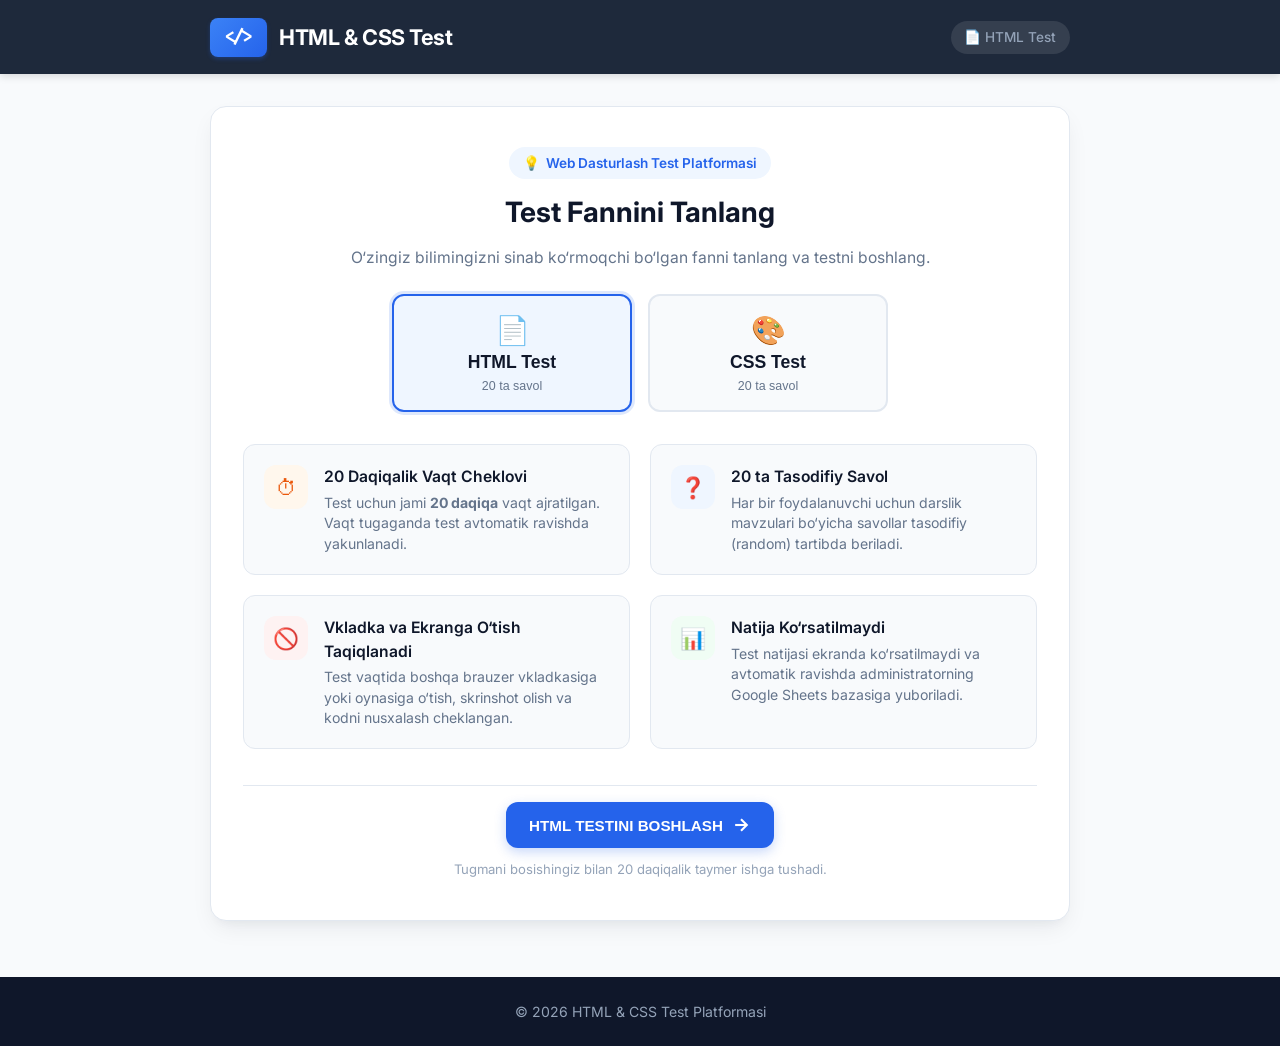
==== commit a91d1d28: "Add HTML Test alongside CSS Test with dual subject selector and 20 HTML topic questions" ====
--- a/css-test/index.html
+++ b/css-test/index.html
@@ -3,7 +3,7 @@
 <head>
     <meta charset="UTF-8">
     <meta name="viewport" content="width=device-width, initial-scale=1.0">
-    <title>CSS Test Platformasi</title>
+    <title>HTML & CSS Test Platformasi</title>
     <!-- Google Fonts: Inter & Fira Code -->
     <link rel="preconnect" href="https://fonts.googleapis.com">
     <link rel="preconnect" href="https://fonts.gstatic.com" crossorigin>
@@ -17,16 +17,11 @@
         <div class="container navbar-container">
             <div class="brand">
                 <span class="logo-icon">&lt;/&gt;</span>
-                <span class="brand-title">CSS Test</span>
+                <span class="brand-title">HTML & CSS Test</span>
             </div>
             <div class="header-info">
-                <span class="info-badge">
-                    <svg width="16" height="16" viewBox="0 0 24 24" fill="none" stroke="currentColor" stroke-width="2">
-                        <circle cx="12" cy="12" r="10"></circle>
-                        <line x1="12" y1="16" x2="12" y2="12"></line>
-                        <line x1="12" y1="8" x2="12.01" y2="8"></line>
-                    </svg>
-                    Test haqida
+                <span class="info-badge" id="active-subject-badge">
+                    📄 HTML Test
                 </span>
             </div>
         </div>
@@ -36,14 +31,28 @@
     <main class="main-content">
         <div class="container">
             
-            <!-- Welcome / Start Screen Card -->
+            <!-- Welcome / Subject Selection Screen Card -->
             <div class="card welcome-card" id="welcome-card">
                 <div class="welcome-header">
                     <div class="welcome-badge">
-                        <span class="badge-icon">💡</span> CSS Bo‘yicha Test Platformasi
-                    </div>
-                    <h1>CSS Bo‘yicha Bilimni Sinash Testi</h1>
-                    <p class="welcome-subtitle">Ushbu test CSS bo‘yicha bilimlaringizni sinash uchun mo‘ljallangan. Testni boshlashdan oldin quyidagi qoidalar va shartlar bilan tanishib chiqing.</p>
+                        <span class="badge-icon">💡</span> Web Dasturlash Test Platformasi
+                    </div>
+                    <h1>Test Fannini Tanlang</h1>
+                    <p class="welcome-subtitle">O‘zingiz bilimingizni sinab ko‘rmoqchi bo‘lgan fanni tanlang va testni boshlang.</p>
+
+                    <!-- Dual Subject Selector Buttons -->
+                    <div class="subject-selector">
+                        <button type="button" class="subject-btn active" id="btn-select-html" data-subject="HTML">
+                            <span class="subject-btn-icon">📄</span>
+                            <span class="subject-btn-title">HTML Test</span>
+                            <span class="subject-btn-desc">20 ta savol</span>
+                        </button>
+                        <button type="button" class="subject-btn" id="btn-select-css" data-subject="CSS">
+                            <span class="subject-btn-icon">🎨</span>
+                            <span class="subject-btn-title">CSS Test</span>
+                            <span class="subject-btn-desc">20 ta savol</span>
+                        </button>
+                    </div>
                 </div>
 
                 <div class="rules-grid">
@@ -59,7 +68,7 @@
                         <div class="rule-icon blue-icon">❓</div>
                         <div class="rule-details">
                             <h4>20 ta Tasodifiy Savol</h4>
-                            <p>Har bir foydalanuvchi uchun CSS mavzulari bo‘yicha savollar tasodifiy (random) tartibda beriladi.</p>
+                            <p>Har bir foydalanuvchi uchun darslik mavzulari bo‘yicha savollar tasodifiy (random) tartibda beriladi.</p>
                         </div>
                     </div>
 
@@ -82,7 +91,7 @@
 
                 <div class="start-action">
                     <button type="button" class="btn btn-primary btn-lg" id="btn-start-test">
-                        <span>TESTNI BOSHLASH</span>
+                        <span id="start-btn-label">HTML TESTINI BOSHLASH</span>
                         <svg width="20" height="20" viewBox="0 0 24 24" fill="none" stroke="currentColor" stroke-width="2.5">
                             <line x1="5" y1="12" x2="19" y2="12"></line>
                             <polyline points="12 5 19 12 12 19"></polyline>
@@ -97,6 +106,7 @@
                 
                 <!-- Progress Header -->
                 <div class="progress-header">
+                    <span class="subject-tag" id="current-subject-tag">HTML</span>
                     <span class="question-counter" id="question-counter">1 / 20 savol</span>
                     <div class="progress-track">
                         <div class="progress-fill" id="progress-fill" style="width: 5%;"></div>
@@ -123,7 +133,7 @@
                             <span class="code-dot red"></span>
                             <span class="code-dot yellow"></span>
                             <span class="code-dot green"></span>
-                            <span class="code-lang">css</span>
+                            <span class="code-lang" id="code-lang-label">html</span>
                         </div>
                         <pre class="code-content"><code id="code-block"></code></pre>
                     </div>
@@ -280,7 +290,7 @@
     <!-- Footer -->
     <footer class="footer">
         <div class="container footer-container">
-            <p>© 2026 CSS Test Platformasi</p>
+            <p>© 2026 HTML & CSS Test Platformasi</p>
         </div>
     </footer>
 
--- a/css-test/style.css
+++ b/css-test/style.css
@@ -181,8 +181,70 @@
     color: var(--text-secondary);
     font-size: 0.98rem;
     max-width: 680px;
-    margin: 0 auto 2rem auto;
+    margin: 0 auto 1.5rem auto;
     line-height: 1.6;
+}
+
+/* Subject Selector Container */
+.subject-selector {
+    display: flex;
+    justify-content: center;
+    gap: 1rem;
+    margin: 1.5rem 0 2rem 0;
+}
+
+.subject-btn {
+    flex: 1;
+    max-width: 240px;
+    background-color: #f8fafc;
+    border: 2px solid var(--border-color);
+    border-radius: var(--radius-md);
+    padding: 1.1rem 1rem;
+    display: flex;
+    flex-direction: column;
+    align-items: center;
+    gap: 0.35rem;
+    cursor: pointer;
+    transition: all 0.25s cubic-bezier(0.4, 0, 0.2, 1);
+    user-select: none;
+}
+
+.subject-btn:hover {
+    border-color: var(--primary-blue-border);
+    background-color: #ffffff;
+    transform: translateY(-2px);
+    box-shadow: var(--shadow-md);
+}
+
+.subject-btn.active {
+    border-color: var(--primary-blue);
+    background-color: var(--primary-blue-light);
+    box-shadow: 0 0 0 3px rgba(37, 99, 235, 0.15);
+}
+
+.subject-btn-icon {
+    font-size: 1.75rem;
+}
+
+.subject-btn-title {
+    font-size: 1.1rem;
+    font-weight: 700;
+    color: var(--dark-navy);
+}
+
+.subject-btn-desc {
+    font-size: 0.78rem;
+    color: var(--text-secondary);
+}
+
+.subject-tag {
+    background-color: var(--primary-blue-light);
+    color: var(--primary-blue);
+    font-size: 0.8rem;
+    font-weight: 700;
+    padding: 0.2rem 0.6rem;
+    border-radius: var(--radius-sm);
+    text-transform: uppercase;
 }
 
 /* Rules Grid */
@@ -858,67 +920,201 @@
 /* Mobile & Tablet Responsiveness */
 @media (max-width: 640px) {
     .navbar {
-        padding: 0.85rem 0;
-    }
-    
+        padding: 0.75rem 0;
+    }
+
+    .container {
+        padding: 0 0.85rem;
+    }
+
     .brand-title {
         font-size: 1.15rem;
     }
 
+    .info-badge {
+        font-size: 0.78rem;
+        padding: 0.3rem 0.65rem;
+    }
+
     .main-content {
-        padding: 1.25rem 0;
+        padding: 1rem 0;
     }
 
     .card {
-        padding: 1.25rem;
+        padding: 1.25rem 1rem;
         border-radius: var(--radius-md);
-    }
-
+        margin-bottom: 1rem;
+    }
+
+    /* Mobile Welcome Card */
+    .welcome-card {
+        padding: 1.5rem 1rem;
+    }
+
+    .welcome-header h1 {
+        font-size: 1.3rem;
+        line-height: 1.35;
+        margin: 0.5rem 0;
+    }
+
+    .welcome-subtitle {
+        font-size: 0.88rem;
+        margin-bottom: 1.5rem;
+    }
+
+    .rules-grid {
+        grid-template-columns: 1fr;
+        gap: 0.75rem;
+        margin-bottom: 1.5rem;
+    }
+
+    .rule-box {
+        padding: 0.85rem;
+        gap: 0.75rem;
+    }
+
+    .rule-icon {
+        width: 38px;
+        height: 38px;
+        font-size: 1.1rem;
+    }
+
+    .rule-details h4 {
+        font-size: 0.9rem;
+    }
+
+    .rule-details p {
+        font-size: 0.82rem;
+    }
+
+    .start-action {
+        width: 100%;
+    }
+
+    .btn-lg {
+        width: 100%;
+        padding: 0.85rem 1rem;
+        font-size: 1rem;
+    }
+
+    /* Mobile Test Card Progress Header */
     .progress-header {
-        gap: 0.5rem;
-        margin-bottom: 1.25rem;
-        padding-bottom: 1rem;
+        display: flex;
+        flex-wrap: wrap;
+        align-items: center;
+        gap: 0.5rem 0.75rem;
+        margin-bottom: 1rem;
+        padding-bottom: 0.85rem;
+    }
+
+    .question-counter {
+        font-size: 0.88rem;
+    }
+
+    .progress-track {
+        flex: 1;
+        height: 8px;
+        min-width: 80px;
+    }
+
+    .progress-percentage {
+        font-size: 0.85rem;
+        min-width: 32px;
+    }
+
+    .timer-badge {
+        width: 100%;
+        justify-content: center;
+        margin-left: 0;
+        margin-top: 0.35rem;
+        padding: 0.35rem;
+        font-size: 0.85rem;
     }
 
     .question-title {
-        font-size: 1.05rem;
-        margin-bottom: 1.25rem;
+        font-size: 1rem;
+        line-height: 1.4;
+        margin-bottom: 1rem;
     }
 
     .code-content {
-        font-size: 0.82rem;
-        padding: 1rem;
+        font-size: 0.78rem;
+        padding: 0.85rem;
+        line-height: 1.5;
+    }
+
+    /* Mobile Options */
+    .options-container {
+        gap: 0.65rem;
+        margin-bottom: 1.5rem;
     }
 
     .option-card {
-        padding: 0.85rem 1rem;
+        padding: 0.85rem 0.9rem;
+        min-height: 48px;
+        border-radius: var(--radius-sm);
+    }
+
+    .radio-indicator {
+        width: 18px;
+        height: 18px;
+        margin-right: 0.75rem;
     }
 
     .option-text {
-        font-size: 0.9rem;
-    }
-
+        font-size: 0.88rem;
+        line-height: 1.35;
+    }
+
+    /* Mobile Navigation Buttons */
     .navigation-footer {
         flex-direction: row;
         gap: 0.5rem;
+        padding-top: 1rem;
     }
 
     .btn {
-        padding: 0.65rem 0.9rem;
-        font-size: 0.88rem;
+        padding: 0.75rem 0.75rem;
+        font-size: 0.85rem;
+        min-height: 44px;
         flex: 1;
     }
 
     .info-grid {
         grid-template-columns: 1fr;
-    }
-
+        gap: 0.75rem;
+    }
+
+    .info-card {
+        padding: 0.9rem;
+        gap: 0.75rem;
+    }
+
+    /* Mobile Modals */
     .modal-card {
-        padding: 1.5rem;
-    }
-    
-    .timer-badge {
-        font-size: 0.8rem;
-        padding: 0.3rem 0.6rem;
-    }
-}
+        padding: 1.35rem 1.1rem;
+        max-width: 95vw;
+        border-radius: var(--radius-md);
+    }
+
+    .modal-header h3 {
+        font-size: 1.2rem;
+    }
+
+    .modal-header p {
+        font-size: 0.85rem;
+    }
+
+    .warning-modal-card h3 {
+        font-size: 1.3rem;
+    }
+
+    .warning-text {
+        font-size: 0.9rem;
+    }
+
+    .form-control {
+        font-size: 16px; /* Prevents auto-zoom on iOS */
+        padding: 0.7rem 0.85rem;
+    }
+}
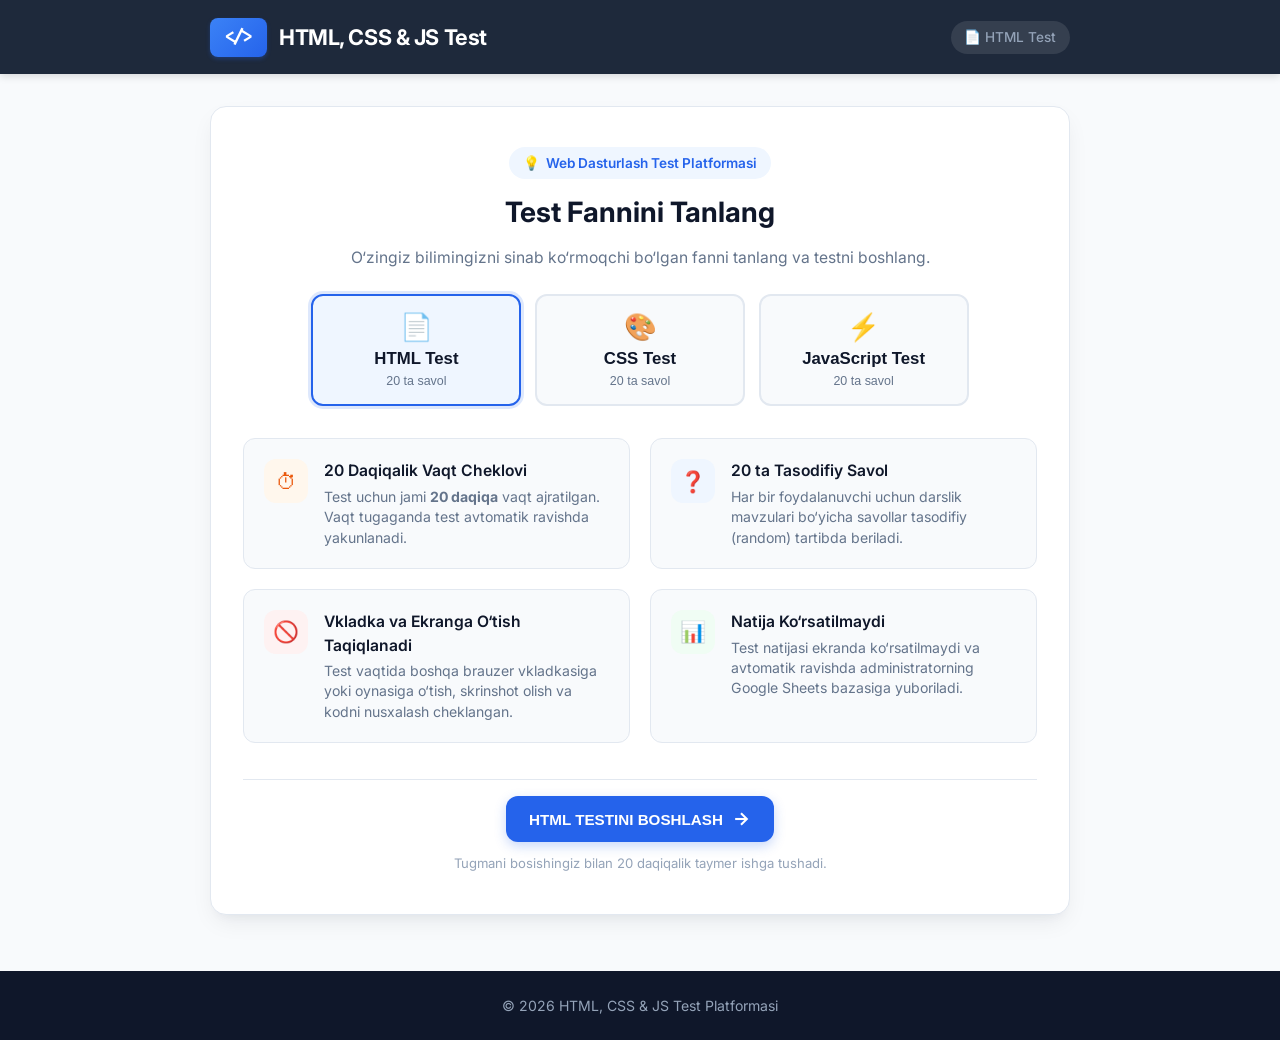
==== commit 4c7239c8: "Add JavaScript (JS) Test subject alongside HTML and CSS with 20 questions and 3-subject selector" ====
--- a/css-test/index.html
+++ b/css-test/index.html
@@ -3,7 +3,7 @@
 <head>
     <meta charset="UTF-8">
     <meta name="viewport" content="width=device-width, initial-scale=1.0">
-    <title>HTML & CSS Test Platformasi</title>
+    <title>HTML, CSS & JS Test Platformasi</title>
     <!-- Google Fonts: Inter & Fira Code -->
     <link rel="preconnect" href="https://fonts.googleapis.com">
     <link rel="preconnect" href="https://fonts.gstatic.com" crossorigin>
@@ -17,7 +17,7 @@
         <div class="container navbar-container">
             <div class="brand">
                 <span class="logo-icon">&lt;/&gt;</span>
-                <span class="brand-title">HTML & CSS Test</span>
+                <span class="brand-title">HTML, CSS & JS Test</span>
             </div>
             <div class="header-info">
                 <span class="info-badge" id="active-subject-badge">
@@ -40,7 +40,7 @@
                     <h1>Test Fannini Tanlang</h1>
                     <p class="welcome-subtitle">O‘zingiz bilimingizni sinab ko‘rmoqchi bo‘lgan fanni tanlang va testni boshlang.</p>
 
-                    <!-- Dual Subject Selector Buttons -->
+                    <!-- Triple Subject Selector Buttons -->
                     <div class="subject-selector">
                         <button type="button" class="subject-btn active" id="btn-select-html" data-subject="HTML">
                             <span class="subject-btn-icon">📄</span>
@@ -52,6 +52,11 @@
                             <span class="subject-btn-title">CSS Test</span>
                             <span class="subject-btn-desc">20 ta savol</span>
                         </button>
+                        <button type="button" class="subject-btn" id="btn-select-js" data-subject="JS">
+                            <span class="subject-btn-icon">⚡</span>
+                            <span class="subject-btn-title">JavaScript Test</span>
+                            <span class="subject-btn-desc">20 ta savol</span>
+                        </button>
                     </div>
                 </div>
 
@@ -117,7 +122,7 @@
                     <div class="timer-badge" id="timer-badge">
                         <svg width="16" height="16" viewBox="0 0 24 24" fill="none" stroke="currentColor" stroke-width="2">
                             <circle cx="12" cy="12" r="10"></circle>
-                            <polyline points="12 6 12 12 16 14"></polyline>
+                            <polyline points="12 6 12 16 16 14"></polyline>
                         </svg>
                         <span id="timer-text">20:00</span>
                     </div>
@@ -290,7 +295,7 @@
     <!-- Footer -->
     <footer class="footer">
         <div class="container footer-container">
-            <p>© 2026 HTML & CSS Test Platformasi</p>
+            <p>© 2026 HTML, CSS & JS Test Platformasi</p>
         </div>
     </footer>
 
--- a/css-test/style.css
+++ b/css-test/style.css
@@ -189,17 +189,19 @@
 .subject-selector {
     display: flex;
     justify-content: center;
-    gap: 1rem;
+    flex-wrap: wrap;
+    gap: 0.85rem;
     margin: 1.5rem 0 2rem 0;
 }
 
 .subject-btn {
     flex: 1;
-    max-width: 240px;
+    min-width: 150px;
+    max-width: 210px;
     background-color: #f8fafc;
     border: 2px solid var(--border-color);
     border-radius: var(--radius-md);
-    padding: 1.1rem 1rem;
+    padding: 1rem 0.85rem;
     display: flex;
     flex-direction: column;
     align-items: center;
@@ -222,12 +224,18 @@
     box-shadow: 0 0 0 3px rgba(37, 99, 235, 0.15);
 }
 
+.subject-btn.active.js {
+    border-color: #d97706;
+    background-color: #fffbebf5;
+    box-shadow: 0 0 0 3px rgba(217, 119, 6, 0.15);
+}
+
 .subject-btn-icon {
-    font-size: 1.75rem;
+    font-size: 1.65rem;
 }
 
 .subject-btn-title {
-    font-size: 1.1rem;
+    font-size: 1.05rem;
     font-weight: 700;
     color: var(--dark-navy);
 }
